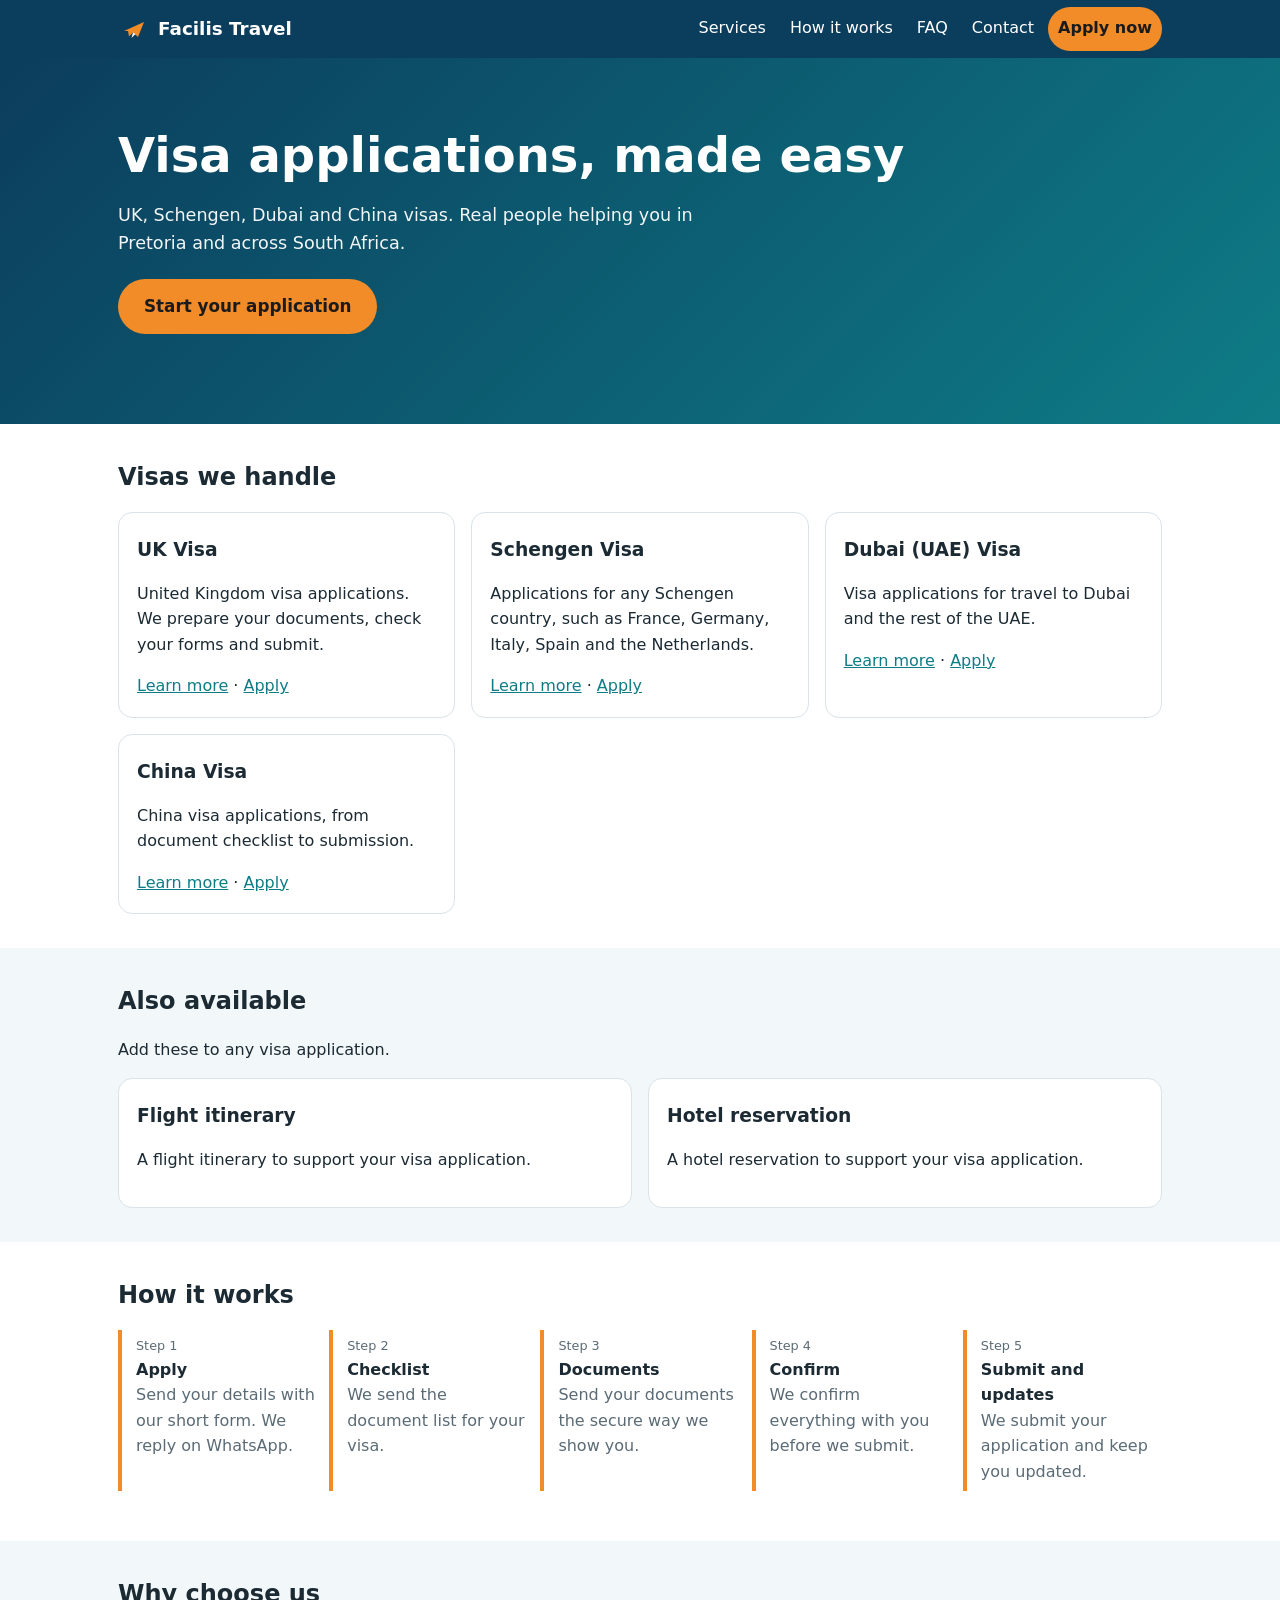
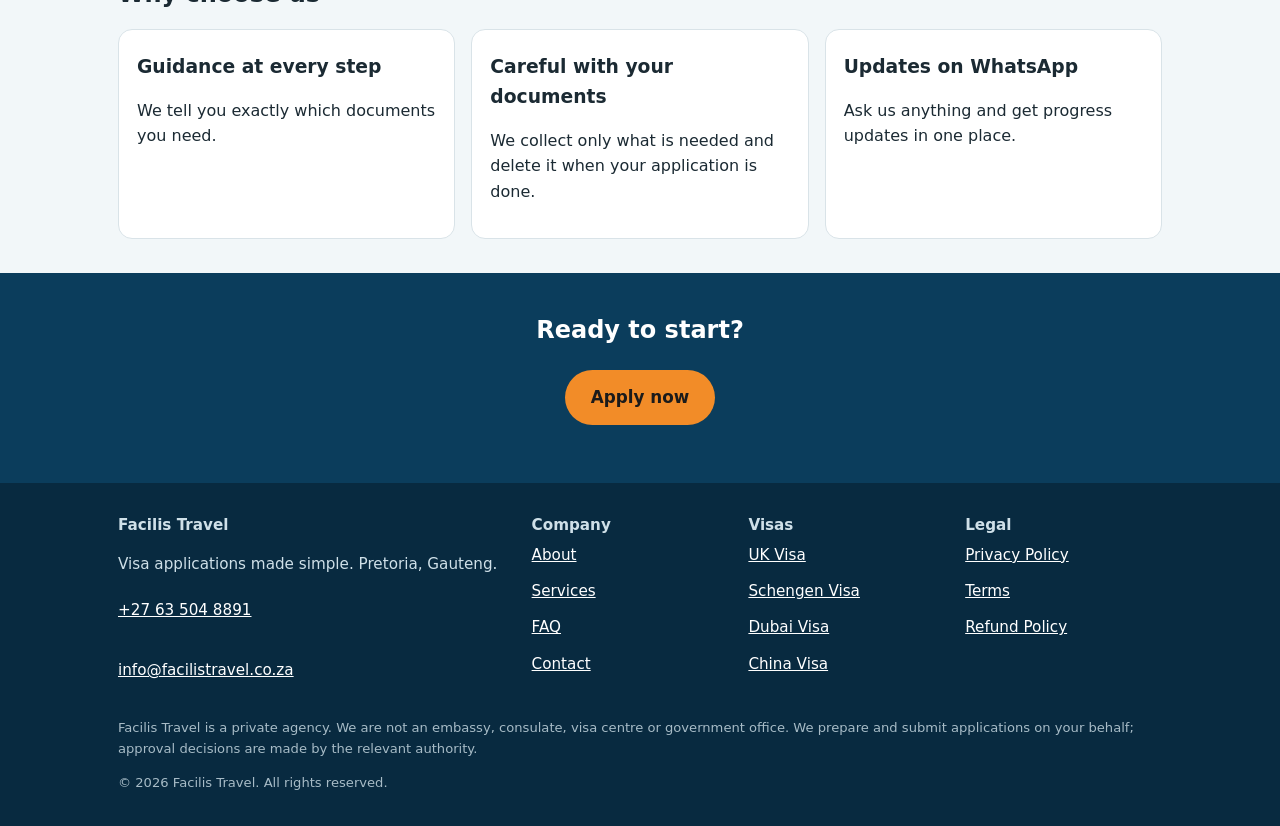
==== index.html @ 3bbae4e0 "Add files via upload" ====
<!DOCTYPE html>
<html lang="en">
<head>
<meta charset="UTF-8">
<meta name="viewport" content="width=device-width, initial-scale=1, viewport-fit=cover">
<title>Visa Applications Pretoria: UK, Schengen, Dubai, China | Facilis Travel</title>
<meta name="description" content="Visa application help in Pretoria for the UK, all Schengen countries, Dubai and China. Flight itinerary and hotel reservation support. Apply online.">
<link rel="canonical" href="https://facilistravel.co.za/">

<meta name="theme-color" content="#0b3d5c">
<meta property="og:type" content="website">
<meta property="og:site_name" content="Facilis Travel">
<meta property="og:title" content="Visa Applications Pretoria: UK, Schengen, Dubai, China | Facilis Travel">
<meta property="og:description" content="Visa application help in Pretoria for the UK, all Schengen countries, Dubai and China. Flight itinerary and hotel reservation support. Apply online.">
<meta property="og:url" content="https://facilistravel.co.za/">
<meta property="og:image" content="https://facilistravel.co.za/og-image.png">
<meta property="og:image:width" content="1200"><meta property="og:image:height" content="630">
<meta name="twitter:card" content="summary_large_image">
<link rel="icon" href="favicon.ico" sizes="48x48">
<link rel="icon" href="favicon.svg" type="image/svg+xml">
<link rel="apple-touch-icon" href="apple-touch-icon.png">
<link rel="manifest" href="site.webmanifest">
<link rel="stylesheet" href="style.css">
<script type="application/ld+json">{"@context": "https://schema.org", "@type": "TravelAgency", "name": "Facilis Travel", "url": "https://facilistravel.co.za/", "telephone": "+27 63 504 8891", "email": "info@facilistravel.co.za", "address": {"@type": "PostalAddress", "addressLocality": "Pretoria", "addressRegion": "Gauteng", "addressCountry": "ZA"}, "areaServed": "South Africa", "description": "Visa application assistance for the UK, Schengen countries, Dubai and China.", "makesOffer": [{"@type": "Offer", "itemOffered": {"@type": "Service", "name": "UK Visa"}}, {"@type": "Offer", "itemOffered": {"@type": "Service", "name": "Schengen Visa"}}, {"@type": "Offer", "itemOffered": {"@type": "Service", "name": "Dubai (UAE) Visa"}}, {"@type": "Offer", "itemOffered": {"@type": "Service", "name": "China Visa"}}]}</script><script type="application/ld+json">{"@context": "https://schema.org", "@type": "WebSite", "name": "Facilis Travel", "url": "https://facilistravel.co.za/"}</script>
</head>
<body>
<a class="skip" href="#main">Skip to main content</a>
<header class="hdr"><div class="wrap bar">
<a class="logo" href="index.html" aria-label="Facilis Travel home"><img src="favicon.svg" width="32" height="32" alt="">Facilis Travel</a>
<button class="burger" aria-label="Menu" aria-expanded="false" aria-controls="nav">☰</button>
<nav id="nav" aria-label="Main"><a href="services.html">Services</a><a href="how-it-works.html">How it works</a><a href="faq.html">FAQ</a><a href="contact.html">Contact</a><a class="btn" href="apply.html">Apply now</a></nav>
</div></header>
<main id="main">
<section class="hero"><div class="wrap"><h1>Visa applications, made easy</h1><p class="lead">UK, Schengen, Dubai and China visas. Real people helping you in Pretoria and across South Africa.</p><p><a class="btn big" href="apply.html">Start your application</a></p></div></section><section class="wrap sec"><h2>Visas we handle</h2><div class="grid"><article class="card"><h3>UK Visa</h3><p>United Kingdom visa applications. We prepare your documents, check your forms and submit.</p><a href="uk-visa.html">Learn more</a> &middot; <a href="apply.html">Apply</a></article><article class="card"><h3>Schengen Visa</h3><p>Applications for any Schengen country, such as France, Germany, Italy, Spain and the Netherlands.</p><a href="schengen-visa.html">Learn more</a> &middot; <a href="apply.html">Apply</a></article><article class="card"><h3>Dubai (UAE) Visa</h3><p>Visa applications for travel to Dubai and the rest of the UAE.</p><a href="dubai-visa.html">Learn more</a> &middot; <a href="apply.html">Apply</a></article><article class="card"><h3>China Visa</h3><p>China visa applications, from document checklist to submission.</p><a href="china-visa.html">Learn more</a> &middot; <a href="apply.html">Apply</a></article></div></section><section class="alt"><div class="wrap sec"><h2>Also available</h2><p>Add these to any visa application.</p><div class="grid g2"><article class="card"><h3>Flight itinerary</h3><p>A flight itinerary to support your visa application.</p></article><article class="card"><h3>Hotel reservation</h3><p>A hotel reservation to support your visa application.</p></article></div></div></section><section class="wrap sec"><h2>How it works</h2><ol class="steps"><li><b>Apply</b><span>Send your details with our short form. We reply on WhatsApp.</span></li><li><b>Checklist</b><span>We send the document list for your visa.</span></li><li><b>Documents</b><span>Send your documents the secure way we show you.</span></li><li><b>Confirm</b><span>We confirm everything with you before we submit.</span></li><li><b>Submit and updates</b><span>We submit your application and keep you updated.</span></li></ol></section><section class="alt"><div class="wrap sec"><h2>Why choose us</h2><div class="grid g3"><div class="card"><h3>Guidance at every step</h3><p>We tell you exactly which documents you need.</p></div><div class="card"><h3>Careful with your documents</h3><p>We collect only what is needed and delete it when your application is done.</p></div><div class="card"><h3>Updates on WhatsApp</h3><p>Ask us anything and get progress updates in one place.</p></div></div></div></section><section class="cta"><div class="wrap"><h2>Ready to start?</h2><p><a class="btn big" href="apply.html">Apply now</a></p></div></section>
</main>
<footer class="ftr"><div class="wrap">
<div class="cols">
<div><strong>Facilis Travel</strong><p>Visa applications made simple. Pretoria, Gauteng.</p><p><a href="tel:+27635048891">+27 63 504 8891</a><br><a href="mailto:info@facilistravel.co.za">info@facilistravel.co.za</a></p></div>
<div><strong>Company</strong><a href="about.html">About</a><a href="services.html">Services</a><a href="faq.html">FAQ</a><a href="contact.html">Contact</a></div>
<div><strong>Visas</strong><a href="uk-visa.html">UK Visa</a><a href="schengen-visa.html">Schengen Visa</a><a href="dubai-visa.html">Dubai Visa</a><a href="china-visa.html">China Visa</a></div><div><strong>Legal</strong><a href="privacy.html">Privacy Policy</a><a href="terms.html">Terms</a><a href="refunds.html">Refund Policy</a></div>
</div>
<p class="disc">Facilis Travel is a private agency. We are not an embassy, consulate, visa centre or government office. We prepare and submit applications on your behalf; approval decisions are made by the relevant authority.</p>
<p class="copy">© <span id="yr">2026</span> Facilis Travel. All rights reserved.</p>
</div></footer>
<div class="mbar"><a href="https://wa.me/27635048891" rel="noopener">WhatsApp</a><a class="p" href="apply.html">Apply now</a><a href="tel:+27635048891">Call</a></div>
<script src="main.js" defer></script>
</body>
</html>
---- style.css ----
:root{--navy:#0b3d5c;--teal:#0e7c86;--orange:#f28c28;--bg:#fff;--alt:#f2f7f9;--tx:#1b2a33;--mu:#5b6b75;--bd:#d9e3e8;--r:14px}
@media(prefers-color-scheme:dark){:root{--bg:#0f1a20;--alt:#15252d;--tx:#e8f0f3;--mu:#9bb0ba;--bd:#26404c}}
*{box-sizing:border-box}html{scroll-behavior:smooth;-webkit-text-size-adjust:100%}
body{margin:0;font:16px/1.6 system-ui,-apple-system,Segoe UI,Roboto,sans-serif;color:var(--tx);background:var(--bg);padding-bottom:64px}
img{max-width:100%;height:auto}a{color:var(--teal)}
.wrap{max-width:1080px;margin:0 auto;padding:0 18px}
.skip{position:absolute;left:-999px}.skip:focus{left:8px;top:8px;background:#fff;padding:8px;z-index:99}
.hdr{position:sticky;top:0;background:var(--navy);z-index:20;padding-top:env(safe-area-inset-top,0)}
.bar{display:flex;align-items:center;justify-content:space-between;min-height:58px;flex-wrap:wrap}
.logo{display:flex;gap:8px;align-items:center;color:#fff;text-decoration:none;font-weight:700;font-size:1.15rem}
.burger{background:none;border:0;color:#fff;font-size:1.7rem;min-width:44px;min-height:44px;cursor:pointer}
#nav{display:none;width:100%;flex-direction:column;gap:4px;padding:8px 0 14px}#nav.open{display:flex}
#nav a{color:#fff;text-decoration:none;padding:12px 4px;min-height:44px}
.btn{display:inline-block;background:var(--orange);color:#1b1b1b!important;font-weight:700;padding:12px 20px;border-radius:999px;text-decoration:none;border:0;cursor:pointer;min-height:44px;font-size:1rem;text-align:center}
.btn.ghost{background:transparent;border:2px solid currentColor;color:var(--teal)!important}#nav .btn.ghost{color:#fff!important}
.btn.big{padding:14px 26px;font-size:1.05rem;margin:4px 0}
.hero{background:linear-gradient(135deg,var(--navy),var(--teal));color:#fff;padding:44px 0}
.hero h1{font-size:clamp(1.8rem,6vw,3rem);line-height:1.15;margin:0 0 12px}.lead{font-size:1.1rem;max-width:620px;opacity:.95}
.hero .btn.ghost{color:#fff!important}
.sec{padding-top:34px;padding-bottom:34px}.alt{background:var(--alt)}h2{font-size:1.5rem;margin:0 0 16px}
.grid{display:grid;gap:16px;grid-template-columns:1fr}
.card{border:1px solid var(--bd);border-radius:var(--r);padding:18px;background:var(--bg)}.card h3{margin:.2em 0}.price{font-weight:700;color:var(--teal)}
.steps{list-style:none;counter-reset:s;padding:0;display:grid;gap:12px}
.steps li{counter-increment:s;display:flex;flex-direction:column;border-left:4px solid var(--orange);padding:6px 0 6px 14px}
.steps li:before{content:"Step " counter(s);font-size:.8rem;color:var(--mu)}.steps span{color:var(--mu)}
.cta{background:var(--navy);color:#fff;text-align:center;padding:38px 0}
.tw{overflow-x:auto}table{width:100%;border-collapse:collapse}th,td{padding:12px;border-bottom:1px solid var(--bd);text-align:left}
.note{color:var(--mu);font-size:.92rem}
details{border:1px solid var(--bd);border-radius:10px;padding:12px 14px;margin-bottom:10px}summary{cursor:pointer;font-weight:600;min-height:28px}
form{display:grid;gap:14px;max-width:520px}label{display:grid;gap:6px;font-weight:600}
input,select,textarea{font:inherit;padding:12px;border:1px solid var(--bd);border-radius:10px;background:var(--bg);color:var(--tx);width:100%;min-height:46px}
.chk{display:flex;gap:10px;font-weight:400;align-items:flex-start}.chk input{width:22px;min-height:22px;margin-top:3px}
.prose h2{font-size:1.2rem;margin-top:22px}
.track{list-style:none;display:flex;padding:0;gap:4px;flex-wrap:wrap}.track li{flex:1;min-width:76px;text-align:center;font-size:.8rem;padding:8px 4px;border-radius:8px;background:var(--alt);color:var(--mu)}
.track .done{background:var(--teal);color:#fff}.track .now{background:var(--orange);color:#1b1b1b;font-weight:700}
.ftr{background:#082a40;color:#cfe0e8;padding:30px 0 20px;font-size:.95rem}.ftr a{color:#fff;display:block;padding:6px 0}.ftr .cols{display:grid;gap:20px}.disc,.copy{font-size:.82rem;opacity:.8}
.mbar{position:fixed;bottom:0;left:0;right:0;display:flex;background:var(--navy);padding:8px 8px calc(8px + env(safe-area-inset-bottom,0));gap:8px;z-index:30}
.mbar a{flex:1;color:#fff;text-align:center;text-decoration:none;padding:12px 0;border:1px solid #ffffff55;border-radius:10px;font-weight:600}.mbar .p{background:var(--orange);color:#1b1b1b;border-color:var(--orange)}
@media(min-width:760px){.grid{grid-template-columns:repeat(2,1fr)}.steps{grid-template-columns:repeat(5,1fr)}.ftr .cols{grid-template-columns:2fr 1fr 1fr 1fr}
.burger{display:none}#nav{display:flex!important;flex-direction:row;width:auto;align-items:center;padding:0}#nav a{padding:8px 10px}.mbar{display:none}body{padding-bottom:0}.hero{padding:70px 0}}
@media(min-width:1000px){.grid{grid-template-columns:repeat(4,1fr)}.hero+.sec .grid,.sec .grid:has(.card:nth-child(3):last-child){grid-template-columns:repeat(3,1fr)}}
@media(min-width:760px){.grid.g2{grid-template-columns:repeat(2,1fr)}.grid.g3{grid-template-columns:repeat(3,1fr)}}
@media(min-width:1000px){.grid.g2{grid-template-columns:repeat(2,1fr)}.grid.g3{grid-template-columns:repeat(3,1fr)}}
.ticks{padding-left:20px}.ticks li{margin:6px 0}
@media(prefers-reduced-motion:reduce){html{scroll-behavior:auto}}
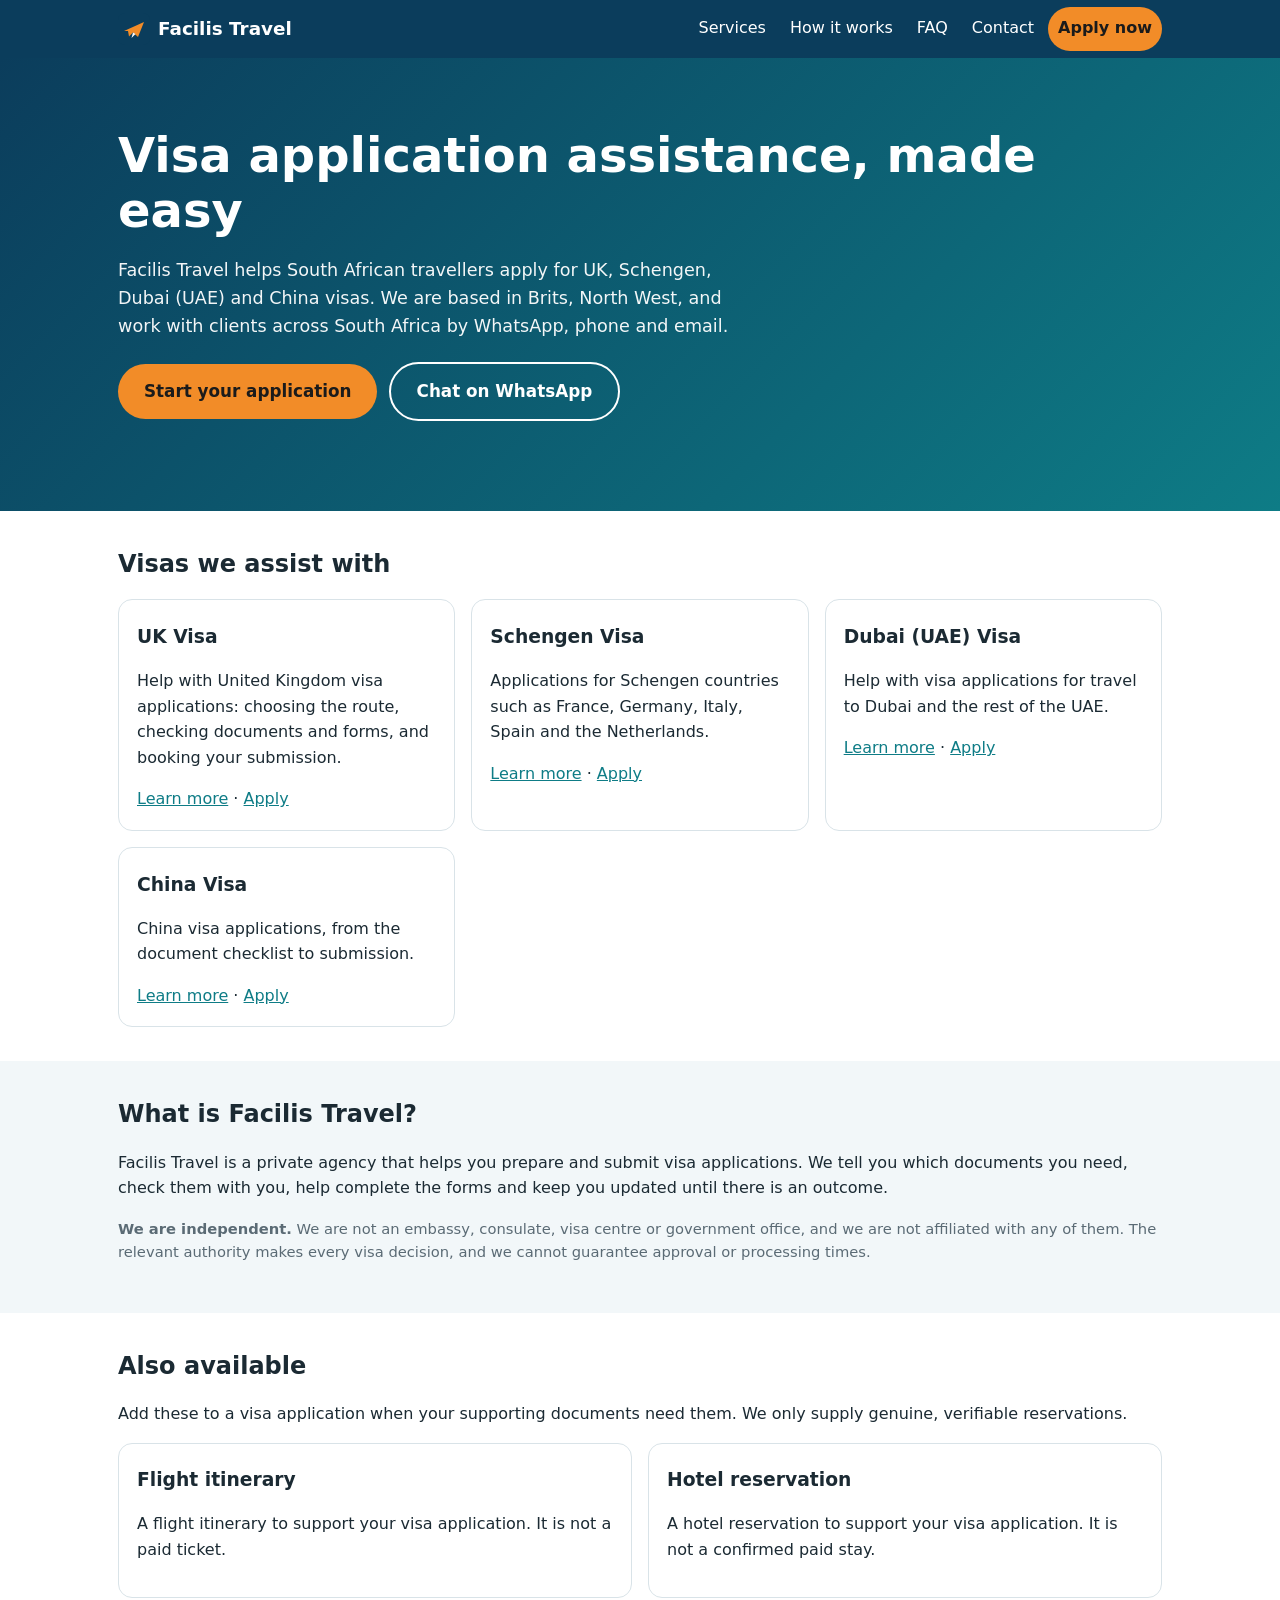
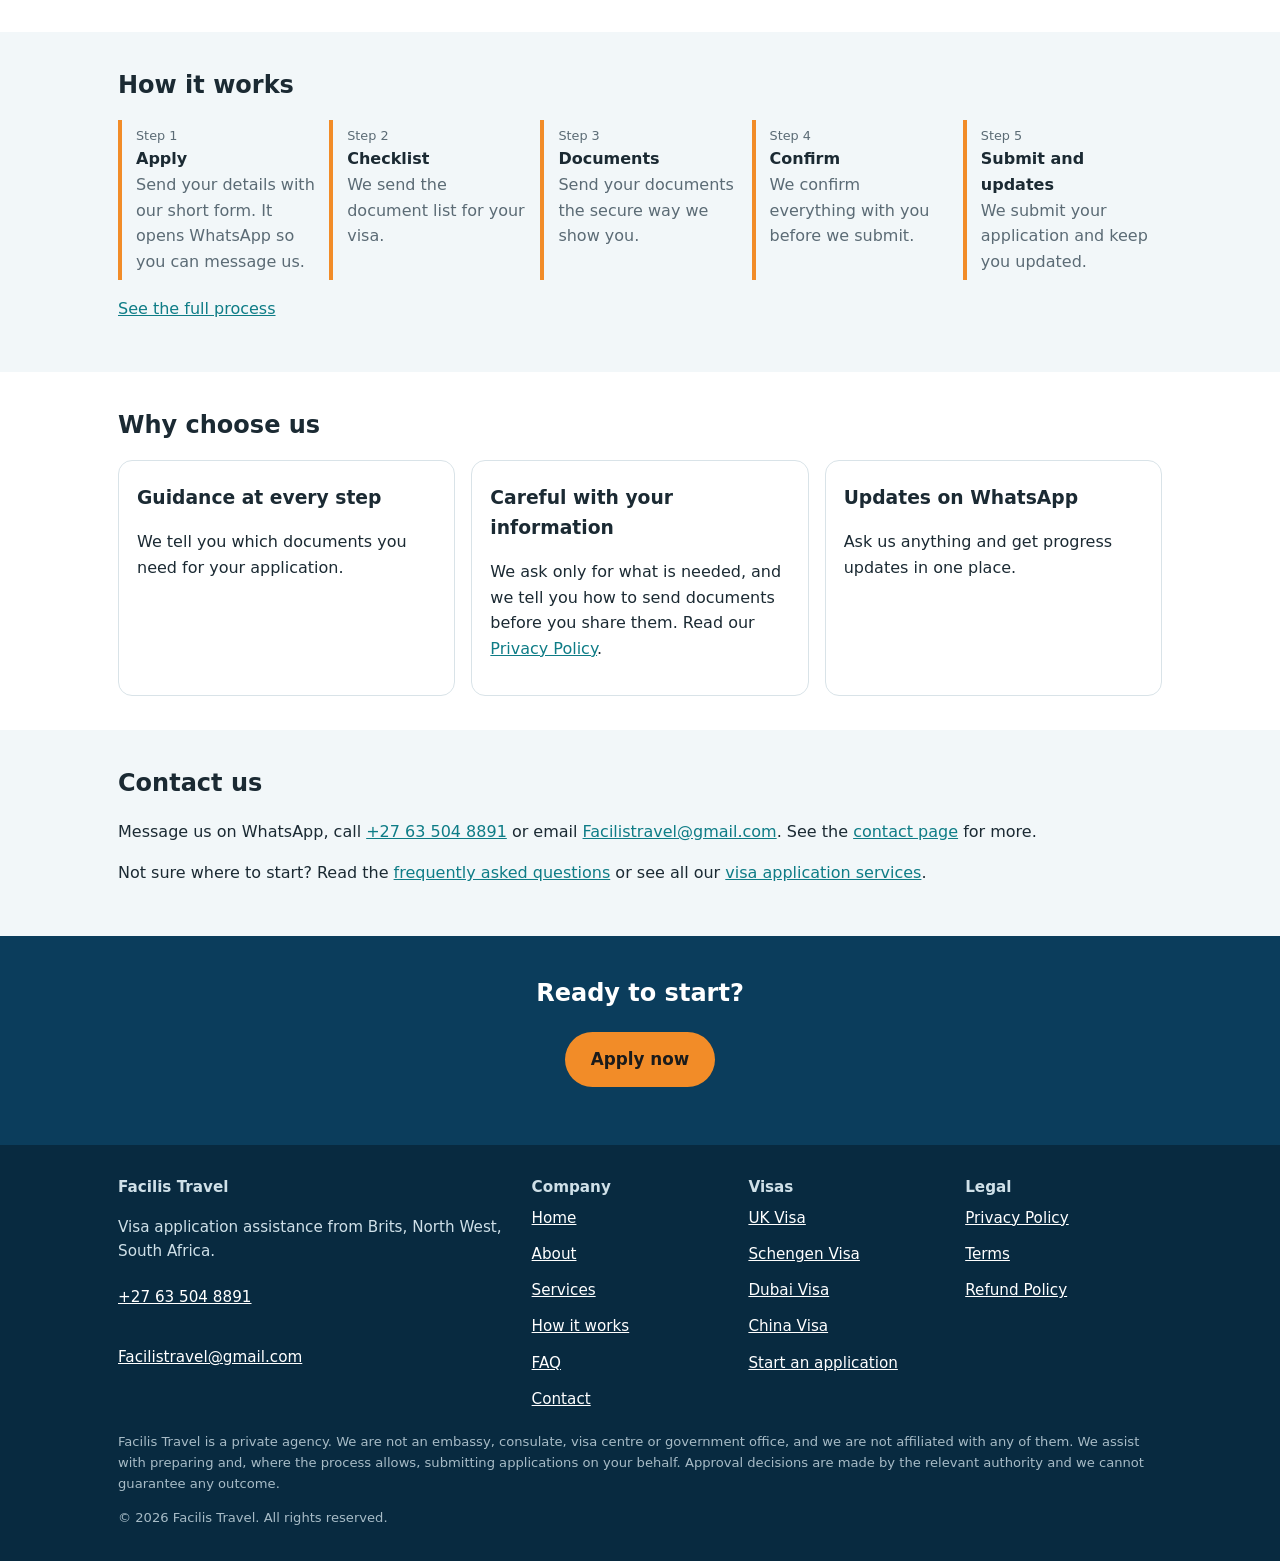
==== commit 854c1141: "Add files via upload" ====
--- a/index.html
+++ b/index.html
@@ -1,48 +1,60 @@
 <!DOCTYPE html>
-<html lang="en">
+<html lang="en-ZA">
 <head>
 <meta charset="UTF-8">
 <meta name="viewport" content="width=device-width, initial-scale=1, viewport-fit=cover">
-<title>Visa Applications Pretoria: UK, Schengen, Dubai, China | Facilis Travel</title>
-<meta name="description" content="Visa application help in Pretoria for the UK, all Schengen countries, Dubai and China. Flight itinerary and hotel reservation support. Apply online.">
+<title>Visa Application Help in Brits &amp; South Africa | Facilis Travel</title>
+<meta name="description" content="Facilis Travel in Brits, North West helps South Africans apply for UK, Schengen, Dubai and China visas. Flight itinerary and hotel reservation support too.">
 <link rel="canonical" href="https://facilistravel.co.za/">
-
 <meta name="theme-color" content="#0b3d5c">
 <meta property="og:type" content="website">
+<meta property="og:locale" content="en_ZA">
 <meta property="og:site_name" content="Facilis Travel">
-<meta property="og:title" content="Visa Applications Pretoria: UK, Schengen, Dubai, China | Facilis Travel">
-<meta property="og:description" content="Visa application help in Pretoria for the UK, all Schengen countries, Dubai and China. Flight itinerary and hotel reservation support. Apply online.">
+<meta property="og:title" content="Visa Application Help in Brits &amp; South Africa | Facilis Travel">
+<meta property="og:description" content="Facilis Travel in Brits, North West helps South Africans apply for UK, Schengen, Dubai and China visas. Flight itinerary and hotel reservation support too.">
 <meta property="og:url" content="https://facilistravel.co.za/">
 <meta property="og:image" content="https://facilistravel.co.za/og-image.png">
 <meta property="og:image:width" content="1200"><meta property="og:image:height" content="630">
+<meta property="og:image:alt" content="Facilis Travel - visa applications made easy">
 <meta name="twitter:card" content="summary_large_image">
+<meta name="twitter:title" content="Visa Application Help in Brits &amp; South Africa | Facilis Travel">
+<meta name="twitter:description" content="Facilis Travel in Brits, North West helps South Africans apply for UK, Schengen, Dubai and China visas. Flight itinerary and hotel reservation support too.">
+<meta name="twitter:image" content="https://facilistravel.co.za/og-image.png">
 <link rel="icon" href="favicon.ico" sizes="48x48">
 <link rel="icon" href="favicon.svg" type="image/svg+xml">
 <link rel="apple-touch-icon" href="apple-touch-icon.png">
 <link rel="manifest" href="site.webmanifest">
 <link rel="stylesheet" href="style.css">
-<script type="application/ld+json">{"@context": "https://schema.org", "@type": "TravelAgency", "name": "Facilis Travel", "url": "https://facilistravel.co.za/", "telephone": "+27 63 504 8891", "email": "info@facilistravel.co.za", "address": {"@type": "PostalAddress", "addressLocality": "Pretoria", "addressRegion": "Gauteng", "addressCountry": "ZA"}, "areaServed": "South Africa", "description": "Visa application assistance for the UK, Schengen countries, Dubai and China.", "makesOffer": [{"@type": "Offer", "itemOffered": {"@type": "Service", "name": "UK Visa"}}, {"@type": "Offer", "itemOffered": {"@type": "Service", "name": "Schengen Visa"}}, {"@type": "Offer", "itemOffered": {"@type": "Service", "name": "Dubai (UAE) Visa"}}, {"@type": "Offer", "itemOffered": {"@type": "Service", "name": "China Visa"}}]}</script><script type="application/ld+json">{"@context": "https://schema.org", "@type": "WebSite", "name": "Facilis Travel", "url": "https://facilistravel.co.za/"}</script>
+<script type="application/ld+json">{"@context":"https://schema.org","@type":"TravelAgency","@id":"https://facilistravel.co.za/#organization","name":"Facilis Travel","url":"https://facilistravel.co.za/","logo":"https://facilistravel.co.za/icon-512.png","image":"https://facilistravel.co.za/og-image.png","description":"Private visa application assistance for the UK, Schengen countries, Dubai (UAE) and China, based in Brits, North West, South Africa. Not an embassy, consulate, visa centre or government office.","telephone":"+27 63 504 8891","email":"Facilistravel@gmail.com","address":{"@type":"PostalAddress","addressLocality":"Brits","addressRegion":"North West","addressCountry":"ZA"},"areaServed":{"@type":"Country","name":"South Africa"},"contactPoint":{"@type":"ContactPoint","contactType":"customer service","telephone":"+27 63 504 8891","email":"Facilistravel@gmail.com"},"makesOffer":[{"@type":"Offer","itemOffered":{"@type":"Service","name":"UK visa application assistance","url":"https://facilistravel.co.za/uk-visa.html"}},{"@type":"Offer","itemOffered":{"@type":"Service","name":"Schengen visa application assistance","url":"https://facilistravel.co.za/schengen-visa.html"}},{"@type":"Offer","itemOffered":{"@type":"Service","name":"Dubai (UAE) visa application assistance","url":"https://facilistravel.co.za/dubai-visa.html"}},{"@type":"Offer","itemOffered":{"@type":"Service","name":"China visa application assistance","url":"https://facilistravel.co.za/china-visa.html"}}]}</script>
+<script type="application/ld+json">{"@context":"https://schema.org","@type":"WebSite","@id":"https://facilistravel.co.za/#website","name":"Facilis Travel","url":"https://facilistravel.co.za/","inLanguage":"en-ZA","publisher":{"@id":"https://facilistravel.co.za/#organization"}}</script>
 </head>
 <body>
 <a class="skip" href="#main">Skip to main content</a>
 <header class="hdr"><div class="wrap bar">
-<a class="logo" href="index.html" aria-label="Facilis Travel home"><img src="favicon.svg" width="32" height="32" alt="">Facilis Travel</a>
-<button class="burger" aria-label="Menu" aria-expanded="false" aria-controls="nav">☰</button>
+<a class="logo" href="./" aria-label="Facilis Travel home"><img src="favicon.svg" width="32" height="32" alt="">Facilis Travel</a>
+<button class="burger" type="button" aria-label="Open menu" aria-expanded="false" aria-controls="nav">&#9776;</button>
 <nav id="nav" aria-label="Main"><a href="services.html">Services</a><a href="how-it-works.html">How it works</a><a href="faq.html">FAQ</a><a href="contact.html">Contact</a><a class="btn" href="apply.html">Apply now</a></nav>
 </div></header>
 <main id="main">
-<section class="hero"><div class="wrap"><h1>Visa applications, made easy</h1><p class="lead">UK, Schengen, Dubai and China visas. Real people helping you in Pretoria and across South Africa.</p><p><a class="btn big" href="apply.html">Start your application</a></p></div></section><section class="wrap sec"><h2>Visas we handle</h2><div class="grid"><article class="card"><h3>UK Visa</h3><p>United Kingdom visa applications. We prepare your documents, check your forms and submit.</p><a href="uk-visa.html">Learn more</a> &middot; <a href="apply.html">Apply</a></article><article class="card"><h3>Schengen Visa</h3><p>Applications for any Schengen country, such as France, Germany, Italy, Spain and the Netherlands.</p><a href="schengen-visa.html">Learn more</a> &middot; <a href="apply.html">Apply</a></article><article class="card"><h3>Dubai (UAE) Visa</h3><p>Visa applications for travel to Dubai and the rest of the UAE.</p><a href="dubai-visa.html">Learn more</a> &middot; <a href="apply.html">Apply</a></article><article class="card"><h3>China Visa</h3><p>China visa applications, from document checklist to submission.</p><a href="china-visa.html">Learn more</a> &middot; <a href="apply.html">Apply</a></article></div></section><section class="alt"><div class="wrap sec"><h2>Also available</h2><p>Add these to any visa application.</p><div class="grid g2"><article class="card"><h3>Flight itinerary</h3><p>A flight itinerary to support your visa application.</p></article><article class="card"><h3>Hotel reservation</h3><p>A hotel reservation to support your visa application.</p></article></div></div></section><section class="wrap sec"><h2>How it works</h2><ol class="steps"><li><b>Apply</b><span>Send your details with our short form. We reply on WhatsApp.</span></li><li><b>Checklist</b><span>We send the document list for your visa.</span></li><li><b>Documents</b><span>Send your documents the secure way we show you.</span></li><li><b>Confirm</b><span>We confirm everything with you before we submit.</span></li><li><b>Submit and updates</b><span>We submit your application and keep you updated.</span></li></ol></section><section class="alt"><div class="wrap sec"><h2>Why choose us</h2><div class="grid g3"><div class="card"><h3>Guidance at every step</h3><p>We tell you exactly which documents you need.</p></div><div class="card"><h3>Careful with your documents</h3><p>We collect only what is needed and delete it when your application is done.</p></div><div class="card"><h3>Updates on WhatsApp</h3><p>Ask us anything and get progress updates in one place.</p></div></div></div></section><section class="cta"><div class="wrap"><h2>Ready to start?</h2><p><a class="btn big" href="apply.html">Apply now</a></p></div></section>
+<section class="hero"><div class="wrap"><h1>Visa application assistance, made easy</h1><p class="lead">Facilis Travel helps South African travellers apply for UK, Schengen, Dubai (UAE) and China visas. We are based in Brits, North West, and work with clients across South Africa by WhatsApp, phone and email.</p><p><a class="btn big" href="apply.html">Start your application</a> <a class="btn big ghost" href="https://wa.me/27635048891?text=Hi%20Facilis%20Travel%2C%20I%27d%20like%20help%20with%20a%20visa%20application." rel="noopener">Chat on WhatsApp</a></p></div></section>
+<section class="wrap sec"><h2>Visas we assist with</h2><div class="grid"><article class="card"><h3>UK Visa</h3><p>Help with United Kingdom visa applications: choosing the route, checking documents and forms, and booking your submission.</p><a href="uk-visa.html" aria-label="Learn more about UK Visa assistance">Learn more</a> &middot; <a href="apply.html?visa=uk" aria-label="Start a UK Visa enquiry">Apply</a></article><article class="card"><h3>Schengen Visa</h3><p>Applications for Schengen countries such as France, Germany, Italy, Spain and the Netherlands.</p><a href="schengen-visa.html" aria-label="Learn more about Schengen Visa assistance">Learn more</a> &middot; <a href="apply.html?visa=schengen" aria-label="Start a Schengen Visa enquiry">Apply</a></article><article class="card"><h3>Dubai (UAE) Visa</h3><p>Help with visa applications for travel to Dubai and the rest of the UAE.</p><a href="dubai-visa.html" aria-label="Learn more about Dubai (UAE) Visa assistance">Learn more</a> &middot; <a href="apply.html?visa=dubai" aria-label="Start a Dubai (UAE) Visa enquiry">Apply</a></article><article class="card"><h3>China Visa</h3><p>China visa applications, from the document checklist to submission.</p><a href="china-visa.html" aria-label="Learn more about China Visa assistance">Learn more</a> &middot; <a href="apply.html?visa=china" aria-label="Start a China Visa enquiry">Apply</a></article></div></section>
+<section class="alt"><div class="wrap sec"><h2>What is Facilis Travel?</h2><p>Facilis Travel is a private agency that helps you prepare and submit visa applications. We tell you which documents you need, check them with you, help complete the forms and keep you updated until there is an outcome.</p><p class="note"><strong>We are independent.</strong> We are not an embassy, consulate, visa centre or government office, and we are not affiliated with any of them. The relevant authority makes every visa decision, and we cannot guarantee approval or processing times.</p></div></section>
+<section class="wrap sec"><h2>Also available</h2><p>Add these to a visa application when your supporting documents need them. We only supply genuine, verifiable reservations.</p><div class="grid g2"><article class="card"><h3>Flight itinerary</h3><p>A flight itinerary to support your visa application. It is not a paid ticket.</p></article><article class="card"><h3>Hotel reservation</h3><p>A hotel reservation to support your visa application. It is not a confirmed paid stay.</p></article></div></section>
+<section class="alt"><div class="wrap sec"><h2>How it works</h2><ol class="steps"><li><b>Apply</b><span>Send your details with our short form. It opens WhatsApp so you can message us.</span></li><li><b>Checklist</b><span>We send the document list for your visa.</span></li><li><b>Documents</b><span>Send your documents the secure way we show you.</span></li><li><b>Confirm</b><span>We confirm everything with you before we submit.</span></li><li><b>Submit and updates</b><span>We submit your application and keep you updated.</span></li></ol><p><a href="how-it-works.html">See the full process</a></p></div></section>
+<section class="wrap sec"><h2>Why choose us</h2><div class="grid g3"><div class="card"><h3>Guidance at every step</h3><p>We tell you which documents you need for your application.</p></div><div class="card"><h3>Careful with your information</h3><p>We ask only for what is needed, and we tell you how to send documents before you share them. Read our <a href="privacy.html">Privacy Policy</a>.</p></div><div class="card"><h3>Updates on WhatsApp</h3><p>Ask us anything and get progress updates in one place.</p></div></div></section>
+<section class="alt"><div class="wrap sec"><h2>Contact us</h2><p>Message us on WhatsApp, call <a href="tel:+27635048891">+27 63 504 8891</a> or email <a href="mailto:Facilistravel@gmail.com">Facilistravel@gmail.com</a>. See the <a href="contact.html">contact page</a> for more.</p><p>Not sure where to start? Read the <a href="faq.html">frequently asked questions</a> or see all our <a href="services.html">visa application services</a>.</p></div></section>
+<section class="cta"><div class="wrap"><h2>Ready to start?</h2><p><a class="btn big" href="apply.html">Apply now</a></p></div></section>
 </main>
 <footer class="ftr"><div class="wrap">
 <div class="cols">
-<div><strong>Facilis Travel</strong><p>Visa applications made simple. Pretoria, Gauteng.</p><p><a href="tel:+27635048891">+27 63 504 8891</a><br><a href="mailto:info@facilistravel.co.za">info@facilistravel.co.za</a></p></div>
-<div><strong>Company</strong><a href="about.html">About</a><a href="services.html">Services</a><a href="faq.html">FAQ</a><a href="contact.html">Contact</a></div>
-<div><strong>Visas</strong><a href="uk-visa.html">UK Visa</a><a href="schengen-visa.html">Schengen Visa</a><a href="dubai-visa.html">Dubai Visa</a><a href="china-visa.html">China Visa</a></div><div><strong>Legal</strong><a href="privacy.html">Privacy Policy</a><a href="terms.html">Terms</a><a href="refunds.html">Refund Policy</a></div>
+<div><strong>Facilis Travel</strong><p>Visa application assistance from Brits, North West, South Africa.</p><p><a href="tel:+27635048891">+27 63 504 8891</a><br><a href="mailto:Facilistravel@gmail.com">Facilistravel@gmail.com</a></p></div>
+<div><strong>Company</strong><a href="./">Home</a><a href="about.html">About</a><a href="services.html">Services</a><a href="how-it-works.html">How it works</a><a href="faq.html">FAQ</a><a href="contact.html">Contact</a></div>
+<div><strong>Visas</strong><a href="uk-visa.html">UK Visa</a><a href="schengen-visa.html">Schengen Visa</a><a href="dubai-visa.html">Dubai Visa</a><a href="china-visa.html">China Visa</a><a href="apply.html">Start an application</a></div><div><strong>Legal</strong><a href="privacy.html">Privacy Policy</a><a href="terms.html">Terms</a><a href="refunds.html">Refund Policy</a></div>
 </div>
-<p class="disc">Facilis Travel is a private agency. We are not an embassy, consulate, visa centre or government office. We prepare and submit applications on your behalf; approval decisions are made by the relevant authority.</p>
-<p class="copy">© <span id="yr">2026</span> Facilis Travel. All rights reserved.</p>
+<p class="disc">Facilis Travel is a private agency. We are not an embassy, consulate, visa centre or government office, and we are not affiliated with any of them. We assist with preparing and, where the process allows, submitting applications on your behalf. Approval decisions are made by the relevant authority and we cannot guarantee any outcome.</p>
+<p class="copy">&copy; <span id="yr">2026</span> Facilis Travel. All rights reserved.</p>
 </div></footer>
-<div class="mbar"><a href="https://wa.me/27635048891" rel="noopener">WhatsApp</a><a class="p" href="apply.html">Apply now</a><a href="tel:+27635048891">Call</a></div>
+<div class="mbar"><a href="https://wa.me/27635048891?text=Hi%20Facilis%20Travel%2C%20I%27d%20like%20help%20with%20a%20visa%20application." rel="noopener" aria-label="Message us on WhatsApp">WhatsApp</a><a class="p" href="apply.html">Apply now</a><a href="tel:+27635048891" aria-label="Call Facilis Travel">Call</a></div>
 <script src="main.js" defer></script>
 </body>
-</html>+</html>
--- a/style.css
+++ b/style.css
@@ -1,9 +1,9 @@
 
-:root{--navy:#0b3d5c;--teal:#0e7c86;--orange:#f28c28;--bg:#fff;--alt:#f2f7f9;--tx:#1b2a33;--mu:#5b6b75;--bd:#d9e3e8;--r:14px}
-@media(prefers-color-scheme:dark){:root{--bg:#0f1a20;--alt:#15252d;--tx:#e8f0f3;--mu:#9bb0ba;--bd:#26404c}}
+:root{--navy:#0b3d5c;--teal:#0e7c86;--link:#0e7c86;--orange:#f28c28;--bg:#fff;--alt:#f2f7f9;--tx:#1b2a33;--mu:#5b6b75;--bd:#d9e3e8;--r:14px}
+@media(prefers-color-scheme:dark){:root{--link:#4cc0cc;--bg:#0f1a20;--alt:#15252d;--tx:#e8f0f3;--mu:#9bb0ba;--bd:#26404c}}
 *{box-sizing:border-box}html{scroll-behavior:smooth;-webkit-text-size-adjust:100%}
-body{margin:0;font:16px/1.6 system-ui,-apple-system,Segoe UI,Roboto,sans-serif;color:var(--tx);background:var(--bg);padding-bottom:64px}
-img{max-width:100%;height:auto}a{color:var(--teal)}
+body{margin:0;font:16px/1.6 system-ui,-apple-system,Segoe UI,Roboto,sans-serif;color:var(--tx);background:var(--bg);padding-bottom:84px}
+img{max-width:100%;height:auto}a{color:var(--link)}
 .wrap{max-width:1080px;margin:0 auto;padding:0 18px}
 .skip{position:absolute;left:-999px}.skip:focus{left:8px;top:8px;background:#fff;padding:8px;z-index:99}
 .hdr{position:sticky;top:0;background:var(--navy);z-index:20;padding-top:env(safe-area-inset-top,0)}
@@ -13,14 +13,14 @@
 #nav{display:none;width:100%;flex-direction:column;gap:4px;padding:8px 0 14px}#nav.open{display:flex}
 #nav a{color:#fff;text-decoration:none;padding:12px 4px;min-height:44px}
 .btn{display:inline-block;background:var(--orange);color:#1b1b1b!important;font-weight:700;padding:12px 20px;border-radius:999px;text-decoration:none;border:0;cursor:pointer;min-height:44px;font-size:1rem;text-align:center}
-.btn.ghost{background:transparent;border:2px solid currentColor;color:var(--teal)!important}#nav .btn.ghost{color:#fff!important}
+.btn.ghost{background:transparent;border:2px solid currentColor;color:var(--link)!important}#nav .btn.ghost{color:#fff!important}
 .btn.big{padding:14px 26px;font-size:1.05rem;margin:4px 0}
 .hero{background:linear-gradient(135deg,var(--navy),var(--teal));color:#fff;padding:44px 0}
 .hero h1{font-size:clamp(1.8rem,6vw,3rem);line-height:1.15;margin:0 0 12px}.lead{font-size:1.1rem;max-width:620px;opacity:.95}
 .hero .btn.ghost{color:#fff!important}
 .sec{padding-top:34px;padding-bottom:34px}.alt{background:var(--alt)}h2{font-size:1.5rem;margin:0 0 16px}
 .grid{display:grid;gap:16px;grid-template-columns:1fr}
-.card{border:1px solid var(--bd);border-radius:var(--r);padding:18px;background:var(--bg)}.card h3{margin:.2em 0}.price{font-weight:700;color:var(--teal)}
+.card{border:1px solid var(--bd);border-radius:var(--r);padding:18px;background:var(--bg)}.card h3{margin:.2em 0}.price{font-weight:700;color:var(--link)}
 .steps{list-style:none;counter-reset:s;padding:0;display:grid;gap:12px}
 .steps li{counter-increment:s;display:flex;flex-direction:column;border-left:4px solid var(--orange);padding:6px 0 6px 14px}
 .steps li:before{content:"Step " counter(s);font-size:.8rem;color:var(--mu)}.steps span{color:var(--mu)}
@@ -44,3 +44,14 @@
 @media(min-width:1000px){.grid.g2{grid-template-columns:repeat(2,1fr)}.grid.g3{grid-template-columns:repeat(3,1fr)}}
 .ticks{padding-left:20px}.ticks li{margin:6px 0}
 @media(prefers-reduced-motion:reduce){html{scroll-behavior:auto}}
+
+[hidden]{display:none!important}
+:focus-visible{outline:3px solid var(--orange);outline-offset:2px}
+.hdr :focus-visible,.ftr :focus-visible,.mbar :focus-visible,.hero :focus-visible,.cta :focus-visible{outline-color:#fff}
+.crumbs{font-size:.88rem;margin:0 0 10px;opacity:.95}.crumbs a{color:#fff}
+.hero .btn.big{margin-right:6px}
+.status{padding:12px 14px;border:1px solid var(--bd);border-left:4px solid var(--teal);border-radius:10px;background:var(--alt)}
+.status.err{border-left-color:#c0392b}.status p{margin:0 0 8px}.status p:last-child{margin-bottom:0}
+.ticks a{overflow-wrap:anywhere}
+.prose a{overflow-wrap:anywhere}
+@media(min-width:760px){body{padding-bottom:0}}
